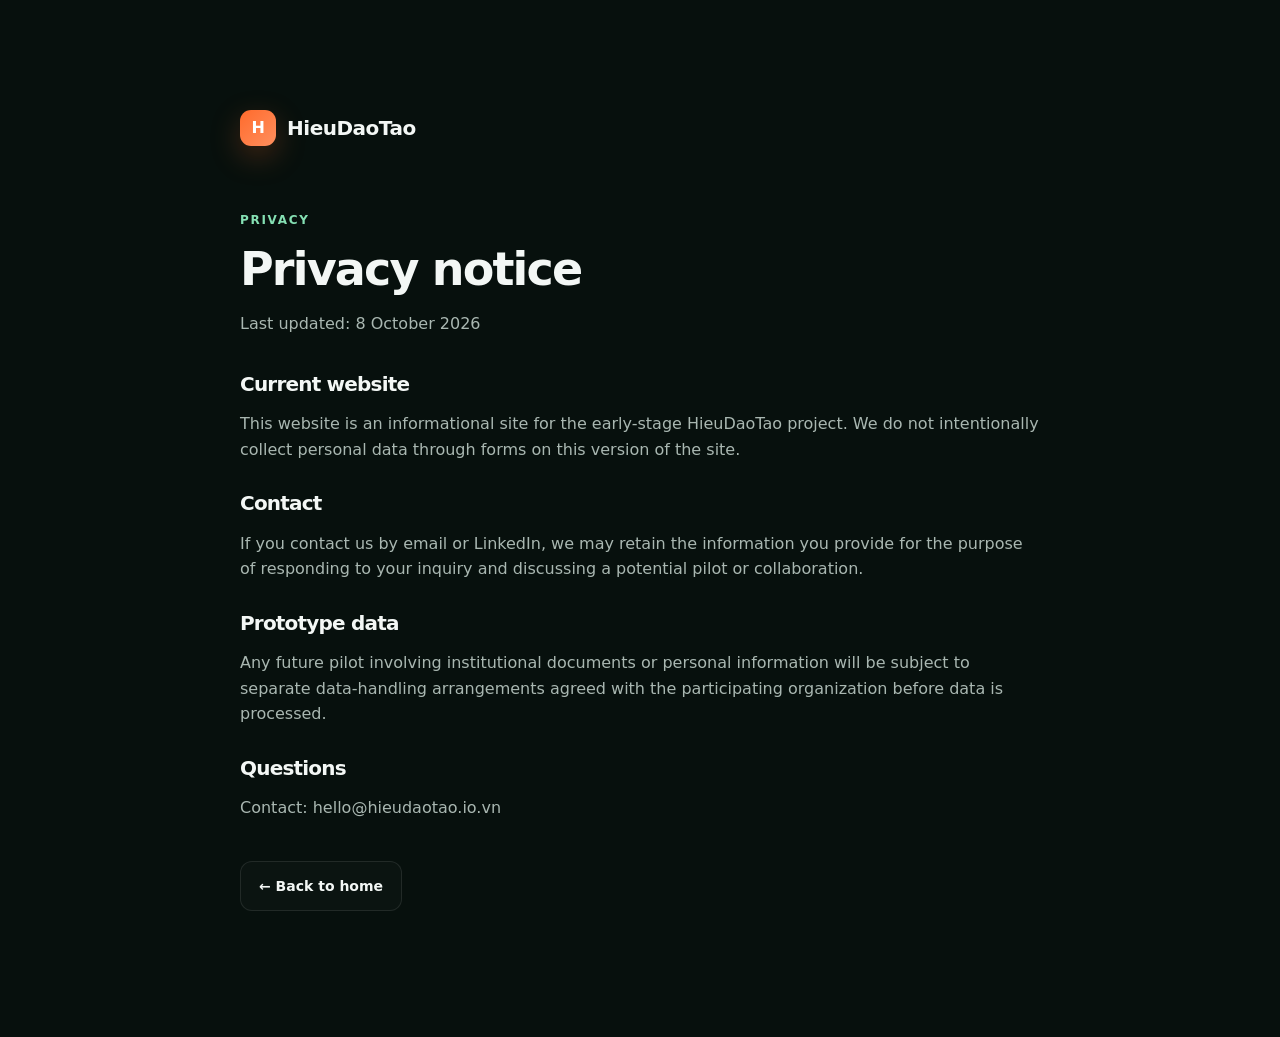
==== privacy.html @ e3865d44 "Initial commit" ====
<!DOCTYPE html><html lang="en"><head><meta charset="UTF-8"><meta name="viewport" content="width=device-width,initial-scale=1"><meta name="robots" content="index,follow"><title>Privacy — HieuDaoTao</title><link rel="stylesheet" href="styles.css"></head><body><main class="section"><div class="container" style="max-width:800px"><a class="brand" href="index.html"><span class="brand-mark">H</span><span class="brand-name">HieuDaoTao</span></a><div style="margin-top:60px"><span class="section-label">Privacy</span><h1 style="font-size:46px;margin-top:12px">Privacy notice</h1><p style="color:var(--muted)">Last updated: 8 October 2026</p><h3 style="margin-top:36px">Current website</h3><p style="color:var(--muted)">This website is an informational site for the early-stage HieuDaoTao project. We do not intentionally collect personal data through forms on this version of the site.</p><h3 style="margin-top:30px">Contact</h3><p style="color:var(--muted)">If you contact us by email or LinkedIn, we may retain the information you provide for the purpose of responding to your inquiry and discussing a potential pilot or collaboration.</p><h3 style="margin-top:30px">Prototype data</h3><p style="color:var(--muted)">Any future pilot involving institutional documents or personal information will be subject to separate data-handling arrangements agreed with the participating organization before data is processed.</p><h3 style="margin-top:30px">Questions</h3><p style="color:var(--muted)">Contact: hello@hieudaotao.io.vn</p><p style="margin-top:40px"><a class="btn btn-outline" href="index.html">← Back to home</a></p></div></div></main></body></html>
---- styles.css ----
:root {
  --bg: #07100d;
  --bg-soft: #0b1713;
  --panel: rgba(16, 32, 27, .72);
  --panel-solid: #10201b;
  --line: rgba(255,255,255,.09);
  --text: #f3f7f5;
  --muted: #a9b7b1;
  --accent: #ff6b2c;
  --accent-2: #85e0b3;
  --success: #6ed7a5;
  --font: Inter, system-ui, sans-serif;
  --display: Manrope, Inter, system-ui, sans-serif;
  --shadow: 0 30px 70px rgba(0,0,0,.35);
}
*{box-sizing:border-box}
html{scroll-behavior:smooth}
body{margin:0;background:var(--bg);color:var(--text);font-family:var(--font);line-height:1.6;overflow-x:hidden}
a{color:inherit;text-decoration:none}
button{font:inherit}
.container{width:min(1160px,calc(100% - 40px));margin:0 auto}
.section{padding:110px 0;position:relative}
.page-glow{position:fixed;border-radius:50%;filter:blur(100px);opacity:.16;pointer-events:none;z-index:-1}
.glow-one{width:520px;height:520px;background:var(--accent);right:-170px;top:40px}
.glow-two{width:600px;height:600px;background:#23b978;left:-220px;top:620px}
.site-header{position:sticky;top:0;z-index:50;background:rgba(7,16,13,.78);backdrop-filter:blur(18px);border-bottom:1px solid transparent;transition:.25s ease}
.site-header.scrolled{border-bottom-color:var(--line)}
.nav-wrap{height:78px;display:flex;align-items:center;gap:28px}
.brand{display:inline-flex;align-items:center;gap:11px;font-family:var(--display);font-weight:800;letter-spacing:-.03em}
.brand-mark{width:36px;height:36px;border-radius:11px;background:linear-gradient(135deg,var(--accent),#ff8f5e);display:grid;place-items:center;color:white;box-shadow:0 10px 30px rgba(255,107,44,.25)}
.brand-name{font-size:20px}
.nav-links{display:flex;gap:28px;margin-left:auto}
.nav-links a,.footer-links a{color:var(--muted);font-size:14px;font-weight:600;transition:.2s}
.nav-links a:hover,.footer-links a:hover{color:var(--text)}
.nav-actions{display:flex;align-items:center;gap:10px}
.lang-switch{background:transparent;border:1px solid var(--line);color:var(--muted);border-radius:10px;padding:8px 10px;cursor:pointer;font-weight:700}
.nav-toggle{display:none;background:none;border:0;width:40px;height:40px;padding:8px;margin-left:auto}
.nav-toggle span{display:block;height:2px;background:#fff;margin:5px 0;border-radius:2px}
.btn{display:inline-flex;align-items:center;justify-content:center;gap:8px;border-radius:12px;padding:13px 18px;font-weight:700;font-size:14px;border:1px solid transparent;transition:.2s ease;white-space:nowrap}
.btn:hover{transform:translateY(-2px)}
.btn-primary{background:var(--accent);color:white;box-shadow:0 10px 30px rgba(255,107,44,.2)}
.btn-outline{border-color:var(--line);background:rgba(255,255,255,.02)}
.btn-ghost{color:var(--muted)}
.btn-small{padding:10px 14px}
.hero{padding-top:90px;padding-bottom:80px}
.hero-grid{display:grid;grid-template-columns:1.06fr .94fr;gap:72px;align-items:center}
.eyebrow,.section-label{display:inline-flex;align-items:center;gap:9px;color:var(--accent-2);font-size:12px;font-weight:800;text-transform:uppercase;letter-spacing:.14em}
.dot{width:7px;height:7px;background:var(--accent-2);border-radius:50%;box-shadow:0 0 0 5px rgba(133,224,179,.1)}
h1,h2,h3{font-family:var(--display);margin:0;line-height:1.12;letter-spacing:-.04em}
h1{font-size:clamp(44px,6vw,76px);max-width:820px;margin-top:20px}
h2{font-size:clamp(34px,4.3vw,54px)}
h3{font-size:20px}
.hero-lead{font-size:19px;color:var(--muted);max-width:680px;margin:28px 0 0}
.hero-actions{display:flex;gap:12px;flex-wrap:wrap;margin-top:34px}
.trust-line{margin-top:30px;padding-top:20px;border-top:1px solid var(--line);font-size:12px;color:#7f9189}
.browser-card{border:1px solid rgba(255,255,255,.12);background:linear-gradient(180deg,rgba(20,41,34,.88),rgba(10,24,20,.96));border-radius:22px;overflow:hidden;box-shadow:var(--shadow);transform:perspective(900px) rotateY(-3deg) rotateX(1deg)}
.browser-top{height:50px;border-bottom:1px solid var(--line);display:flex;align-items:center;padding:0 16px;position:relative}
.browser-dots{display:flex;gap:6px}.browser-dots span{width:8px;height:8px;border-radius:50%;background:#50625a}.browser-dots span:first-child{background:#ff6b5e}.browser-label{font-size:11px;color:#82938c;position:absolute;left:50%;transform:translateX(-50%)}
.browser-body{min-height:470px;display:flex}.mini-sidebar{width:58px;border-right:1px solid var(--line);padding:17px 11px}.mini-logo{width:30px;height:30px;background:var(--accent);border-radius:9px;display:grid;place-items:center;font-weight:800;font-size:12px}.mini-nav{width:28px;height:28px;border-radius:8px;background:rgba(255,255,255,.04);margin-top:16px}.mini-nav.active{background:rgba(133,224,179,.12);border:1px solid rgba(133,224,179,.14)}
.workspace{padding:22px;flex:1}.workspace-head{display:flex;justify-content:space-between;font-size:13px;font-weight:700}.status{font-size:10px;background:rgba(255,107,44,.13);color:#ff9b6f;border:1px solid rgba(255,107,44,.2);padding:4px 8px;border-radius:99px}.doc-card{display:flex;align-items:center;gap:10px;margin-top:20px;padding:13px;border-radius:12px;border:1px solid var(--line);background:rgba(255,255,255,.025);font-size:11px}.file-icon{width:35px;height:39px;border-radius:7px;background:#e65252;display:grid;place-items:center;font-size:9px;font-weight:800}.doc-card small{display:block;color:#73857d;margin-top:2px}.processed{margin-left:auto;color:var(--success);font-size:10px}.question{margin-top:22px;padding:13px 15px;background:rgba(255,255,255,.05);border-radius:12px;font-size:12px;margin-left:35px}.answer-card{margin-top:10px;padding:15px;border:1px solid rgba(133,224,179,.16);background:rgba(133,224,179,.05);border-radius:12px;font-size:11px}.ai-chip{color:var(--accent-2);font-weight:800;text-transform:uppercase;letter-spacing:.08em;font-size:8px}.answer-card p{color:#bec9c4}.sources{display:flex;gap:6px}.sources span{font-size:9px;border:1px solid var(--line);padding:3px 6px;border-radius:6px;color:#8ea198}.warning{margin-top:12px;color:#7f9189;font-size:9px}
.signal-strip{border-top:1px solid var(--line);border-bottom:1px solid var(--line);background:rgba(255,255,255,.018)}
.signal-grid{display:grid;grid-template-columns:repeat(4,1fr)}.signal-grid>div{padding:27px 22px;border-right:1px solid var(--line)}.signal-grid>div:first-child{padding-left:0}.signal-grid>div:last-child{border-right:0}.signal-kicker{display:block;color:#73857d;font-size:10px;text-transform:uppercase;letter-spacing:.12em;margin-bottom:5px}.signal-grid strong{font-size:13px}
.split-grid{display:grid;grid-template-columns:1fr 1fr;gap:80px}.section-heading h2{margin-top:14px}.section-heading p{max-width:720px;color:var(--muted);font-size:17px;margin:18px 0 0}.centered{text-align:center;max-width:800px;margin:0 auto}.centered p{margin-left:auto;margin-right:auto}
.problem-list{border-top:1px solid var(--line)}.problem-item{display:grid;grid-template-columns:48px 1fr;gap:16px;padding:24px 0;border-bottom:1px solid var(--line)}.problem-item>span{font-size:11px;color:var(--accent)}.problem-item h3{font-size:18px;margin-bottom:7px}.problem-item p{margin:0;color:var(--muted);font-size:14px}
.feature-grid{display:grid;grid-template-columns:repeat(2,1fr);gap:16px;margin-top:48px}.feature-card{position:relative;background:var(--panel);border:1px solid var(--line);border-radius:20px;padding:28px;min-height:250px;overflow:hidden}.feature-card:after{content:"";position:absolute;width:160px;height:160px;background:radial-gradient(circle,rgba(255,107,44,.12),transparent 70%);right:-50px;top:-50px}.feature-icon{width:40px;height:40px;border-radius:12px;background:rgba(255,107,44,.12);color:#ff9a6d;display:grid;place-items:center;font-size:11px;font-weight:800;margin-bottom:45px}.feature-card p,.usecase-card p,.principle p,.about-copy p{color:var(--muted);font-size:14px}.feature-tag{display:inline-block;margin-top:12px;padding:5px 8px;border-radius:999px;border:1px solid var(--line);font-size:9px;text-transform:uppercase;letter-spacing:.08em;color:#82958c}
.usecase-section{background:rgba(255,255,255,.012);border-top:1px solid var(--line);border-bottom:1px solid var(--line)}.usecase-grid{display:grid;grid-template-columns:repeat(3,1fr);gap:16px;margin-top:44px}.usecase-card{padding:30px;border:1px solid var(--line);border-radius:18px;background:rgba(9,21,17,.7)}.usecase-number{font-family:var(--display);font-size:42px;font-weight:800;color:rgba(255,107,44,.32);margin-bottom:30px}.usecase-card h3{font-size:18px}
.architecture-grid{display:grid;grid-template-columns:.9fr 1.1fr;gap:70px;align-items:center}.architecture-card{border:1px solid var(--line);background:linear-gradient(180deg,rgba(17,35,29,.8),rgba(10,23,19,.9));border-radius:22px;padding:30px;box-shadow:var(--shadow)}.arch-row{display:flex;gap:12px;align-items:center}.arch-row>span{color:#60756b}.arch-node{flex:1;border:1px solid var(--line);border-radius:12px;padding:16px;text-align:center;font-size:12px;background:rgba(255,255,255,.025)}.arch-node.emphasis{border-color:rgba(255,107,44,.3);background:rgba(255,107,44,.08);color:#ffb08d}.arch-connector{text-align:center;color:#60756b;padding:8px}.arch-note{font-size:10px;color:#70847b;text-align:center;margin-top:18px}
.principles-grid{display:grid;grid-template-columns:repeat(4,1fr);gap:16px;margin-top:44px}.principle{border-top:1px solid var(--line);padding-top:22px}.principle-icon{font-size:22px;color:var(--accent-2);margin-bottom:34px}.principle h3{font-size:17px}
.about-section{background:rgba(255,255,255,.012);border-top:1px solid var(--line)}.about-grid{display:grid;grid-template-columns:1fr 1fr;gap:80px}.about-copy>p:first-child{margin-top:0}.founder-card{display:flex;align-items:center;gap:13px;margin-top:28px;padding:15px;border:1px solid var(--line);border-radius:15px}.avatar{width:44px;height:44px;border-radius:50%;display:grid;place-items:center;background:linear-gradient(135deg,#173f31,#275747);font-weight:800}.founder-card strong,.founder-card span{display:block}.founder-card span{font-size:11px;color:var(--muted)}.founder-card a{margin-left:auto;color:var(--accent-2);font-size:12px;font-weight:700}
.contact-section{padding-top:80px}.contact-card{padding:44px;border-radius:24px;border:1px solid rgba(255,107,44,.2);background:linear-gradient(135deg,rgba(255,107,44,.09),rgba(18,59,45,.25));display:grid;grid-template-columns:1.3fr .7fr;gap:40px;align-items:center}.contact-card h2{font-size:clamp(30px,4vw,48px);margin-top:12px}.contact-card p{color:var(--muted);max-width:700px}.contact-actions{display:flex;flex-direction:column;align-items:stretch;gap:10px}
.footer{border-top:1px solid var(--line);padding:38px 0 50px}.footer-grid{display:grid;grid-template-columns:1fr auto;gap:20px}.footer p{color:#74867e;font-size:12px;margin:10px 0 0}.footer-links{display:flex;gap:20px;align-items:flex-start}.footer-note{grid-column:1/-1;border-top:1px solid var(--line);padding-top:18px!important}
.reveal{opacity:0;transform:translateY(18px);transition:opacity .6s ease,transform .6s ease}.reveal.visible{opacity:1;transform:none}
@media (max-width:900px){.nav-links,.nav-actions .btn{display:none}.nav-toggle{display:block}.nav-actions{margin-left:0}.nav-wrap{gap:10px}.nav-links.mobile-open{display:flex;position:absolute;top:78px;left:20px;right:20px;flex-direction:column;background:#0c1a15;border:1px solid var(--line);border-radius:16px;padding:18px;box-shadow:var(--shadow)}.hero-grid,.split-grid,.architecture-grid,.about-grid,.contact-card{grid-template-columns:1fr}.hero{padding-top:55px}.hero-grid{gap:50px}.browser-card{transform:none;max-width:620px}.signal-grid{grid-template-columns:repeat(2,1fr)}.signal-grid>div{border-bottom:1px solid var(--line)}.feature-grid{grid-template-columns:1fr}.usecase-grid{grid-template-columns:1fr}.principles-grid{grid-template-columns:repeat(2,1fr)}.section{padding:80px 0}}
@media (max-width:560px){.container{width:min(100% - 28px,1160px)}h1{font-size:42px}.hero-lead{font-size:16px}.browser-body{min-height:400px}.mini-sidebar{display:none}.workspace{padding:16px}.signal-grid{grid-template-columns:1fr}.signal-grid>div{border-right:0;padding-left:0}.principles-grid{grid-template-columns:1fr}.contact-card{padding:28px 22px}.footer-grid{grid-template-columns:1fr}.footer-links{flex-wrap:wrap}.nav-actions{margin-left:auto}.section{padding:68px 0}}
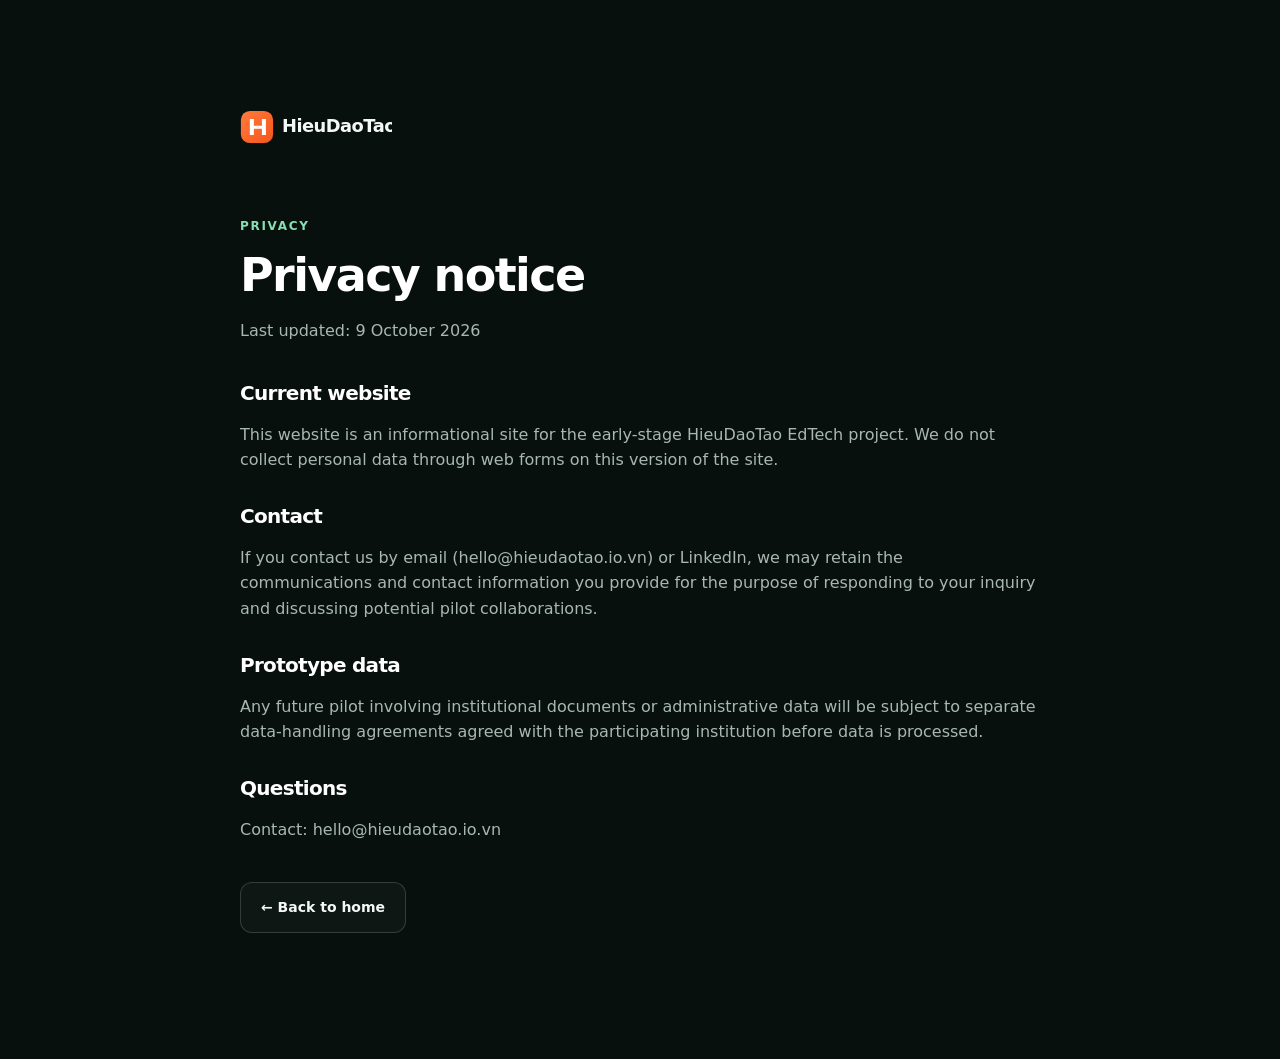
==== commit b55bb45b: "feat: strengthen HieuDaoTao product narrative and prototype experience" ====
--- a/privacy.html
+++ b/privacy.html
@@ -1 +1,41 @@
-<!DOCTYPE html><html lang="en"><head><meta charset="UTF-8"><meta name="viewport" content="width=device-width,initial-scale=1"><meta name="robots" content="index,follow"><title>Privacy — HieuDaoTao</title><link rel="stylesheet" href="styles.css"></head><body><main class="section"><div class="container" style="max-width:800px"><a class="brand" href="index.html"><span class="brand-mark">H</span><span class="brand-name">HieuDaoTao</span></a><div style="margin-top:60px"><span class="section-label">Privacy</span><h1 style="font-size:46px;margin-top:12px">Privacy notice</h1><p style="color:var(--muted)">Last updated: 8 October 2026</p><h3 style="margin-top:36px">Current website</h3><p style="color:var(--muted)">This website is an informational site for the early-stage HieuDaoTao project. We do not intentionally collect personal data through forms on this version of the site.</p><h3 style="margin-top:30px">Contact</h3><p style="color:var(--muted)">If you contact us by email or LinkedIn, we may retain the information you provide for the purpose of responding to your inquiry and discussing a potential pilot or collaboration.</p><h3 style="margin-top:30px">Prototype data</h3><p style="color:var(--muted)">Any future pilot involving institutional documents or personal information will be subject to separate data-handling arrangements agreed with the participating organization before data is processed.</p><h3 style="margin-top:30px">Questions</h3><p style="color:var(--muted)">Contact: hello@hieudaotao.io.vn</p><p style="margin-top:40px"><a class="btn btn-outline" href="index.html">← Back to home</a></p></div></div></main></body></html>
+<!DOCTYPE html>
+<html lang="en">
+<head>
+  <meta charset="UTF-8" />
+  <meta name="viewport" content="width=device-width,initial-scale=1" />
+  <meta name="robots" content="index,follow" />
+  <link rel="icon" type="image/svg+xml" href="assets/brand/favicon.svg" />
+  <title>Privacy — HieuDaoTao</title>
+  <link rel="stylesheet" href="styles.css" />
+</head>
+<body>
+  <main class="section">
+    <div class="container" style="max-width:800px">
+      <a class="brand" href="index.html" aria-label="HieuDaoTao home">
+        <img src="assets/brand/logo.svg" alt="HieuDaoTao" width="160" height="36" class="brand-img" />
+      </a>
+      <div style="margin-top:60px">
+        <span class="section-label">Privacy</span>
+        <h1 style="font-size:46px;margin-top:12px">Privacy notice</h1>
+        <p style="color:var(--muted)">Last updated: 9 October 2026</p>
+
+        <h3 style="margin-top:36px">Current website</h3>
+        <p style="color:var(--muted)">This website is an informational site for the early-stage HieuDaoTao EdTech project. We do not collect personal data through web forms on this version of the site.</p>
+
+        <h3 style="margin-top:30px">Contact</h3>
+        <p style="color:var(--muted)">If you contact us by email (hello@hieudaotao.io.vn) or LinkedIn, we may retain the communications and contact information you provide for the purpose of responding to your inquiry and discussing potential pilot collaborations.</p>
+
+        <h3 style="margin-top:30px">Prototype data</h3>
+        <p style="color:var(--muted)">Any future pilot involving institutional documents or administrative data will be subject to separate data-handling agreements agreed with the participating institution before data is processed.</p>
+
+        <h3 style="margin-top:30px">Questions</h3>
+        <p style="color:var(--muted)">Contact: hello@hieudaotao.io.vn</p>
+
+        <p style="margin-top:40px">
+          <a class="btn btn-outline" href="index.html">← Back to home</a>
+        </p>
+      </div>
+    </div>
+  </main>
+</body>
+</html>
--- a/styles.css
+++ b/styles.css
@@ -1,74 +1,1545 @@
 :root {
   --bg: #07100d;
   --bg-soft: #0b1713;
-  --panel: rgba(16, 32, 27, .72);
+  --panel: rgba(16, 32, 27, 0.72);
   --panel-solid: #10201b;
-  --line: rgba(255,255,255,.09);
+  --panel-elevated: rgba(22, 45, 38, 0.85);
+  --line: rgba(255, 255, 255, 0.09);
+  --line-strong: rgba(255, 255, 255, 0.16);
   --text: #f3f7f5;
+  --text-bright: #ffffff;
   --muted: #a9b7b1;
+  --muted-dim: #7f9189;
   --accent: #ff6b2c;
+  --accent-hover: #ff7f45;
   --accent-2: #85e0b3;
+  --accent-glow: rgba(255, 107, 44, 0.22);
   --success: #6ed7a5;
-  --font: Inter, system-ui, sans-serif;
+  --warning: #ffb356;
+  --font: Inter, system-ui, -apple-system, sans-serif;
   --display: Manrope, Inter, system-ui, sans-serif;
-  --shadow: 0 30px 70px rgba(0,0,0,.35);
-}
-*{box-sizing:border-box}
-html{scroll-behavior:smooth}
-body{margin:0;background:var(--bg);color:var(--text);font-family:var(--font);line-height:1.6;overflow-x:hidden}
-a{color:inherit;text-decoration:none}
-button{font:inherit}
-.container{width:min(1160px,calc(100% - 40px));margin:0 auto}
-.section{padding:110px 0;position:relative}
-.page-glow{position:fixed;border-radius:50%;filter:blur(100px);opacity:.16;pointer-events:none;z-index:-1}
-.glow-one{width:520px;height:520px;background:var(--accent);right:-170px;top:40px}
-.glow-two{width:600px;height:600px;background:#23b978;left:-220px;top:620px}
-.site-header{position:sticky;top:0;z-index:50;background:rgba(7,16,13,.78);backdrop-filter:blur(18px);border-bottom:1px solid transparent;transition:.25s ease}
-.site-header.scrolled{border-bottom-color:var(--line)}
-.nav-wrap{height:78px;display:flex;align-items:center;gap:28px}
-.brand{display:inline-flex;align-items:center;gap:11px;font-family:var(--display);font-weight:800;letter-spacing:-.03em}
-.brand-mark{width:36px;height:36px;border-radius:11px;background:linear-gradient(135deg,var(--accent),#ff8f5e);display:grid;place-items:center;color:white;box-shadow:0 10px 30px rgba(255,107,44,.25)}
-.brand-name{font-size:20px}
-.nav-links{display:flex;gap:28px;margin-left:auto}
-.nav-links a,.footer-links a{color:var(--muted);font-size:14px;font-weight:600;transition:.2s}
-.nav-links a:hover,.footer-links a:hover{color:var(--text)}
-.nav-actions{display:flex;align-items:center;gap:10px}
-.lang-switch{background:transparent;border:1px solid var(--line);color:var(--muted);border-radius:10px;padding:8px 10px;cursor:pointer;font-weight:700}
-.nav-toggle{display:none;background:none;border:0;width:40px;height:40px;padding:8px;margin-left:auto}
-.nav-toggle span{display:block;height:2px;background:#fff;margin:5px 0;border-radius:2px}
-.btn{display:inline-flex;align-items:center;justify-content:center;gap:8px;border-radius:12px;padding:13px 18px;font-weight:700;font-size:14px;border:1px solid transparent;transition:.2s ease;white-space:nowrap}
-.btn:hover{transform:translateY(-2px)}
-.btn-primary{background:var(--accent);color:white;box-shadow:0 10px 30px rgba(255,107,44,.2)}
-.btn-outline{border-color:var(--line);background:rgba(255,255,255,.02)}
-.btn-ghost{color:var(--muted)}
-.btn-small{padding:10px 14px}
-.hero{padding-top:90px;padding-bottom:80px}
-.hero-grid{display:grid;grid-template-columns:1.06fr .94fr;gap:72px;align-items:center}
-.eyebrow,.section-label{display:inline-flex;align-items:center;gap:9px;color:var(--accent-2);font-size:12px;font-weight:800;text-transform:uppercase;letter-spacing:.14em}
-.dot{width:7px;height:7px;background:var(--accent-2);border-radius:50%;box-shadow:0 0 0 5px rgba(133,224,179,.1)}
-h1,h2,h3{font-family:var(--display);margin:0;line-height:1.12;letter-spacing:-.04em}
-h1{font-size:clamp(44px,6vw,76px);max-width:820px;margin-top:20px}
-h2{font-size:clamp(34px,4.3vw,54px)}
-h3{font-size:20px}
-.hero-lead{font-size:19px;color:var(--muted);max-width:680px;margin:28px 0 0}
-.hero-actions{display:flex;gap:12px;flex-wrap:wrap;margin-top:34px}
-.trust-line{margin-top:30px;padding-top:20px;border-top:1px solid var(--line);font-size:12px;color:#7f9189}
-.browser-card{border:1px solid rgba(255,255,255,.12);background:linear-gradient(180deg,rgba(20,41,34,.88),rgba(10,24,20,.96));border-radius:22px;overflow:hidden;box-shadow:var(--shadow);transform:perspective(900px) rotateY(-3deg) rotateX(1deg)}
-.browser-top{height:50px;border-bottom:1px solid var(--line);display:flex;align-items:center;padding:0 16px;position:relative}
-.browser-dots{display:flex;gap:6px}.browser-dots span{width:8px;height:8px;border-radius:50%;background:#50625a}.browser-dots span:first-child{background:#ff6b5e}.browser-label{font-size:11px;color:#82938c;position:absolute;left:50%;transform:translateX(-50%)}
-.browser-body{min-height:470px;display:flex}.mini-sidebar{width:58px;border-right:1px solid var(--line);padding:17px 11px}.mini-logo{width:30px;height:30px;background:var(--accent);border-radius:9px;display:grid;place-items:center;font-weight:800;font-size:12px}.mini-nav{width:28px;height:28px;border-radius:8px;background:rgba(255,255,255,.04);margin-top:16px}.mini-nav.active{background:rgba(133,224,179,.12);border:1px solid rgba(133,224,179,.14)}
-.workspace{padding:22px;flex:1}.workspace-head{display:flex;justify-content:space-between;font-size:13px;font-weight:700}.status{font-size:10px;background:rgba(255,107,44,.13);color:#ff9b6f;border:1px solid rgba(255,107,44,.2);padding:4px 8px;border-radius:99px}.doc-card{display:flex;align-items:center;gap:10px;margin-top:20px;padding:13px;border-radius:12px;border:1px solid var(--line);background:rgba(255,255,255,.025);font-size:11px}.file-icon{width:35px;height:39px;border-radius:7px;background:#e65252;display:grid;place-items:center;font-size:9px;font-weight:800}.doc-card small{display:block;color:#73857d;margin-top:2px}.processed{margin-left:auto;color:var(--success);font-size:10px}.question{margin-top:22px;padding:13px 15px;background:rgba(255,255,255,.05);border-radius:12px;font-size:12px;margin-left:35px}.answer-card{margin-top:10px;padding:15px;border:1px solid rgba(133,224,179,.16);background:rgba(133,224,179,.05);border-radius:12px;font-size:11px}.ai-chip{color:var(--accent-2);font-weight:800;text-transform:uppercase;letter-spacing:.08em;font-size:8px}.answer-card p{color:#bec9c4}.sources{display:flex;gap:6px}.sources span{font-size:9px;border:1px solid var(--line);padding:3px 6px;border-radius:6px;color:#8ea198}.warning{margin-top:12px;color:#7f9189;font-size:9px}
-.signal-strip{border-top:1px solid var(--line);border-bottom:1px solid var(--line);background:rgba(255,255,255,.018)}
-.signal-grid{display:grid;grid-template-columns:repeat(4,1fr)}.signal-grid>div{padding:27px 22px;border-right:1px solid var(--line)}.signal-grid>div:first-child{padding-left:0}.signal-grid>div:last-child{border-right:0}.signal-kicker{display:block;color:#73857d;font-size:10px;text-transform:uppercase;letter-spacing:.12em;margin-bottom:5px}.signal-grid strong{font-size:13px}
-.split-grid{display:grid;grid-template-columns:1fr 1fr;gap:80px}.section-heading h2{margin-top:14px}.section-heading p{max-width:720px;color:var(--muted);font-size:17px;margin:18px 0 0}.centered{text-align:center;max-width:800px;margin:0 auto}.centered p{margin-left:auto;margin-right:auto}
-.problem-list{border-top:1px solid var(--line)}.problem-item{display:grid;grid-template-columns:48px 1fr;gap:16px;padding:24px 0;border-bottom:1px solid var(--line)}.problem-item>span{font-size:11px;color:var(--accent)}.problem-item h3{font-size:18px;margin-bottom:7px}.problem-item p{margin:0;color:var(--muted);font-size:14px}
-.feature-grid{display:grid;grid-template-columns:repeat(2,1fr);gap:16px;margin-top:48px}.feature-card{position:relative;background:var(--panel);border:1px solid var(--line);border-radius:20px;padding:28px;min-height:250px;overflow:hidden}.feature-card:after{content:"";position:absolute;width:160px;height:160px;background:radial-gradient(circle,rgba(255,107,44,.12),transparent 70%);right:-50px;top:-50px}.feature-icon{width:40px;height:40px;border-radius:12px;background:rgba(255,107,44,.12);color:#ff9a6d;display:grid;place-items:center;font-size:11px;font-weight:800;margin-bottom:45px}.feature-card p,.usecase-card p,.principle p,.about-copy p{color:var(--muted);font-size:14px}.feature-tag{display:inline-block;margin-top:12px;padding:5px 8px;border-radius:999px;border:1px solid var(--line);font-size:9px;text-transform:uppercase;letter-spacing:.08em;color:#82958c}
-.usecase-section{background:rgba(255,255,255,.012);border-top:1px solid var(--line);border-bottom:1px solid var(--line)}.usecase-grid{display:grid;grid-template-columns:repeat(3,1fr);gap:16px;margin-top:44px}.usecase-card{padding:30px;border:1px solid var(--line);border-radius:18px;background:rgba(9,21,17,.7)}.usecase-number{font-family:var(--display);font-size:42px;font-weight:800;color:rgba(255,107,44,.32);margin-bottom:30px}.usecase-card h3{font-size:18px}
-.architecture-grid{display:grid;grid-template-columns:.9fr 1.1fr;gap:70px;align-items:center}.architecture-card{border:1px solid var(--line);background:linear-gradient(180deg,rgba(17,35,29,.8),rgba(10,23,19,.9));border-radius:22px;padding:30px;box-shadow:var(--shadow)}.arch-row{display:flex;gap:12px;align-items:center}.arch-row>span{color:#60756b}.arch-node{flex:1;border:1px solid var(--line);border-radius:12px;padding:16px;text-align:center;font-size:12px;background:rgba(255,255,255,.025)}.arch-node.emphasis{border-color:rgba(255,107,44,.3);background:rgba(255,107,44,.08);color:#ffb08d}.arch-connector{text-align:center;color:#60756b;padding:8px}.arch-note{font-size:10px;color:#70847b;text-align:center;margin-top:18px}
-.principles-grid{display:grid;grid-template-columns:repeat(4,1fr);gap:16px;margin-top:44px}.principle{border-top:1px solid var(--line);padding-top:22px}.principle-icon{font-size:22px;color:var(--accent-2);margin-bottom:34px}.principle h3{font-size:17px}
-.about-section{background:rgba(255,255,255,.012);border-top:1px solid var(--line)}.about-grid{display:grid;grid-template-columns:1fr 1fr;gap:80px}.about-copy>p:first-child{margin-top:0}.founder-card{display:flex;align-items:center;gap:13px;margin-top:28px;padding:15px;border:1px solid var(--line);border-radius:15px}.avatar{width:44px;height:44px;border-radius:50%;display:grid;place-items:center;background:linear-gradient(135deg,#173f31,#275747);font-weight:800}.founder-card strong,.founder-card span{display:block}.founder-card span{font-size:11px;color:var(--muted)}.founder-card a{margin-left:auto;color:var(--accent-2);font-size:12px;font-weight:700}
-.contact-section{padding-top:80px}.contact-card{padding:44px;border-radius:24px;border:1px solid rgba(255,107,44,.2);background:linear-gradient(135deg,rgba(255,107,44,.09),rgba(18,59,45,.25));display:grid;grid-template-columns:1.3fr .7fr;gap:40px;align-items:center}.contact-card h2{font-size:clamp(30px,4vw,48px);margin-top:12px}.contact-card p{color:var(--muted);max-width:700px}.contact-actions{display:flex;flex-direction:column;align-items:stretch;gap:10px}
-.footer{border-top:1px solid var(--line);padding:38px 0 50px}.footer-grid{display:grid;grid-template-columns:1fr auto;gap:20px}.footer p{color:#74867e;font-size:12px;margin:10px 0 0}.footer-links{display:flex;gap:20px;align-items:flex-start}.footer-note{grid-column:1/-1;border-top:1px solid var(--line);padding-top:18px!important}
-.reveal{opacity:0;transform:translateY(18px);transition:opacity .6s ease,transform .6s ease}.reveal.visible{opacity:1;transform:none}
-@media (max-width:900px){.nav-links,.nav-actions .btn{display:none}.nav-toggle{display:block}.nav-actions{margin-left:0}.nav-wrap{gap:10px}.nav-links.mobile-open{display:flex;position:absolute;top:78px;left:20px;right:20px;flex-direction:column;background:#0c1a15;border:1px solid var(--line);border-radius:16px;padding:18px;box-shadow:var(--shadow)}.hero-grid,.split-grid,.architecture-grid,.about-grid,.contact-card{grid-template-columns:1fr}.hero{padding-top:55px}.hero-grid{gap:50px}.browser-card{transform:none;max-width:620px}.signal-grid{grid-template-columns:repeat(2,1fr)}.signal-grid>div{border-bottom:1px solid var(--line)}.feature-grid{grid-template-columns:1fr}.usecase-grid{grid-template-columns:1fr}.principles-grid{grid-template-columns:repeat(2,1fr)}.section{padding:80px 0}}
-@media (max-width:560px){.container{width:min(100% - 28px,1160px)}h1{font-size:42px}.hero-lead{font-size:16px}.browser-body{min-height:400px}.mini-sidebar{display:none}.workspace{padding:16px}.signal-grid{grid-template-columns:1fr}.signal-grid>div{border-right:0;padding-left:0}.principles-grid{grid-template-columns:1fr}.contact-card{padding:28px 22px}.footer-grid{grid-template-columns:1fr}.footer-links{flex-wrap:wrap}.nav-actions{margin-left:auto}.section{padding:68px 0}}
+  --shadow: 0 30px 70px rgba(0, 0, 0, 0.45);
+  --shadow-sm: 0 10px 30px rgba(0, 0, 0, 0.25);
+}
+
+* {
+  box-sizing: border-box;
+}
+
+html {
+  scroll-behavior: smooth;
+}
+
+body {
+  margin: 0;
+  background: var(--bg);
+  color: var(--text);
+  font-family: var(--font);
+  line-height: 1.6;
+  overflow-x: hidden;
+  -webkit-font-smoothing: antialiased;
+}
+
+a {
+  color: inherit;
+  text-decoration: none;
+}
+
+button {
+  font: inherit;
+}
+
+:focus-visible {
+  outline: 2px solid var(--accent);
+  outline-offset: 3px;
+}
+
+.container {
+  width: min(1180px, calc(100% - 44px));
+  margin: 0 auto;
+}
+
+.section {
+  padding: 110px 0;
+  position: relative;
+}
+
+.page-glow {
+  position: fixed;
+  border-radius: 50%;
+  filter: blur(110px);
+  opacity: 0.16;
+  pointer-events: none;
+  z-index: -1;
+}
+
+.glow-one {
+  width: 540px;
+  height: 540px;
+  background: var(--accent);
+  right: -180px;
+  top: 40px;
+}
+
+.glow-two {
+  width: 620px;
+  height: 620px;
+  background: #23b978;
+  left: -220px;
+  top: 640px;
+}
+
+/* Header */
+.site-header {
+  position: sticky;
+  top: 0;
+  z-index: 60;
+  background: rgba(7, 16, 13, 0.82);
+  backdrop-filter: blur(20px);
+  border-bottom: 1px solid transparent;
+  transition: border-color 0.25s ease, background 0.25s ease;
+}
+
+.site-header.scrolled {
+  border-bottom-color: var(--line);
+  background: rgba(7, 16, 13, 0.94);
+}
+
+.nav-wrap {
+  height: 76px;
+  display: flex;
+  align-items: center;
+  gap: 24px;
+}
+
+.brand {
+  display: inline-flex;
+  align-items: center;
+  gap: 12px;
+  font-family: var(--display);
+  font-weight: 800;
+  letter-spacing: -0.03em;
+  transition: opacity 0.2s ease;
+}
+
+.brand:hover {
+  opacity: 0.9;
+}
+
+.brand-img {
+  display: block;
+  height: 34px;
+  width: auto;
+}
+
+.nav-links {
+  display: flex;
+  gap: 24px;
+  margin-left: auto;
+}
+
+.nav-links a {
+  color: var(--muted);
+  font-size: 14px;
+  font-weight: 600;
+  transition: color 0.2s ease;
+}
+
+.nav-links a:hover {
+  color: var(--text-bright);
+}
+
+.nav-actions {
+  display: flex;
+  align-items: center;
+  gap: 10px;
+}
+
+.lang-switch {
+  background: rgba(255, 255, 255, 0.03);
+  border: 1px solid var(--line);
+  color: var(--muted);
+  border-radius: 10px;
+  padding: 8px 12px;
+  cursor: pointer;
+  font-weight: 700;
+  font-size: 13px;
+  transition: all 0.2s ease;
+}
+
+.lang-switch:hover {
+  color: var(--text);
+  border-color: var(--accent-2);
+  background: rgba(133, 224, 179, 0.08);
+}
+
+.nav-toggle {
+  display: none;
+  background: none;
+  border: 0;
+  width: 40px;
+  height: 40px;
+  padding: 8px;
+  margin-left: auto;
+  cursor: pointer;
+}
+
+.nav-toggle span {
+  display: block;
+  height: 2px;
+  background: #fff;
+  margin: 5px 0;
+  border-radius: 2px;
+  transition: transform 0.2s ease;
+}
+
+/* Buttons */
+.btn {
+  display: inline-flex;
+  align-items: center;
+  justify-content: center;
+  gap: 8px;
+  border-radius: 12px;
+  padding: 13px 20px;
+  font-weight: 700;
+  font-size: 14px;
+  border: 1px solid transparent;
+  transition: transform 0.2s ease, background 0.2s ease, border-color 0.2s ease, box-shadow 0.2s ease;
+  white-space: nowrap;
+  cursor: pointer;
+}
+
+.btn:hover {
+  transform: translateY(-2px);
+}
+
+.btn-primary {
+  background: var(--accent);
+  color: white;
+  box-shadow: 0 10px 28px rgba(255, 107, 44, 0.24);
+}
+
+.btn-primary:hover {
+  background: var(--accent-hover);
+  box-shadow: 0 12px 34px rgba(255, 107, 44, 0.35);
+}
+
+.btn-outline {
+  border-color: var(--line-strong);
+  background: rgba(255, 255, 255, 0.03);
+  color: var(--text);
+}
+
+.btn-outline:hover {
+  background: rgba(255, 255, 255, 0.07);
+  border-color: rgba(255, 255, 255, 0.3);
+}
+
+.btn-ghost {
+  color: var(--muted);
+  background: transparent;
+}
+
+.btn-ghost:hover {
+  color: var(--text-bright);
+}
+
+.btn-small {
+  padding: 9px 14px;
+  font-size: 13px;
+}
+
+/* Typography & Headings */
+h1, h2, h3, h4 {
+  font-family: var(--display);
+  margin: 0;
+  line-height: 1.15;
+  letter-spacing: -0.035em;
+  color: var(--text-bright);
+}
+
+h1 {
+  font-size: clamp(42px, 5.5vw, 70px);
+  max-width: 860px;
+  margin-top: 18px;
+}
+
+h2 {
+  font-size: clamp(32px, 4vw, 50px);
+  margin-top: 14px;
+}
+
+h3 {
+  font-size: 20px;
+  line-height: 1.3;
+}
+
+h4 {
+  font-size: 16px;
+  font-weight: 700;
+}
+
+.eyebrow, .section-label {
+  display: inline-flex;
+  align-items: center;
+  gap: 9px;
+  color: var(--accent-2);
+  font-size: 12px;
+  font-weight: 800;
+  text-transform: uppercase;
+  letter-spacing: 0.14em;
+}
+
+.dot {
+  width: 7px;
+  height: 7px;
+  background: var(--accent-2);
+  border-radius: 50%;
+  box-shadow: 0 0 0 5px rgba(133, 224, 179, 0.12);
+}
+
+.section-heading {
+  margin-bottom: 48px;
+}
+
+.section-heading p {
+  max-width: 740px;
+  color: var(--muted);
+  font-size: 17px;
+  margin: 16px 0 0;
+  line-height: 1.65;
+}
+
+.centered {
+  text-align: center;
+  max-width: 820px;
+  margin: 0 auto 52px;
+}
+
+.centered p {
+  margin-left: auto;
+  margin-right: auto;
+}
+
+/* Hero Section */
+.hero {
+  padding-top: 80px;
+  padding-bottom: 70px;
+}
+
+.hero-grid {
+  display: grid;
+  grid-template-columns: 1.1fr 0.9fr;
+  gap: 60px;
+  align-items: center;
+}
+
+.hero-lead {
+  font-size: 19px;
+  color: var(--muted);
+  max-width: 660px;
+  margin: 24px 0 0;
+  line-height: 1.65;
+}
+
+.hero-pipeline-strip {
+  display: flex;
+  align-items: center;
+  flex-wrap: wrap;
+  gap: 8px;
+  margin-top: 28px;
+  padding: 12px 16px;
+  border-radius: 12px;
+  background: rgba(255, 255, 255, 0.025);
+  border: 1px solid var(--line);
+  font-size: 12px;
+  color: var(--accent-2);
+  font-weight: 600;
+}
+
+.hero-pipeline-strip .pipe-item {
+  color: var(--text);
+}
+
+.hero-pipeline-strip .pipe-arrow {
+  color: var(--muted-dim);
+}
+
+.hero-actions {
+  display: flex;
+  gap: 12px;
+  flex-wrap: wrap;
+  margin-top: 32px;
+}
+
+.trust-line {
+  margin-top: 28px;
+  padding-top: 20px;
+  border-top: 1px solid var(--line);
+  font-size: 12px;
+  color: var(--muted-dim);
+}
+
+/* Browser Mockup Card */
+.browser-card {
+  border: 1px solid rgba(255, 255, 255, 0.12);
+  background: linear-gradient(180deg, rgba(20, 41, 34, 0.9), rgba(10, 24, 20, 0.97));
+  border-radius: 22px;
+  overflow: hidden;
+  box-shadow: var(--shadow);
+  transform: perspective(900px) rotateY(-2.5deg) rotateX(1deg);
+  transition: transform 0.3s ease;
+}
+
+.browser-card:hover {
+  transform: perspective(900px) rotateY(-1deg) rotateX(0deg);
+}
+
+.browser-top {
+  height: 48px;
+  border-bottom: 1px solid var(--line);
+  display: flex;
+  align-items: center;
+  padding: 0 16px;
+  position: relative;
+  background: rgba(0, 0, 0, 0.2);
+}
+
+.browser-dots {
+  display: flex;
+  gap: 6px;
+}
+
+.browser-dots span {
+  width: 8px;
+  height: 8px;
+  border-radius: 50%;
+  background: #50625a;
+}
+
+.browser-dots span:first-child {
+  background: #ff6b5e;
+}
+
+.browser-label {
+  font-size: 11px;
+  color: #82938c;
+  position: absolute;
+  left: 50%;
+  transform: translateX(-50%);
+  font-weight: 600;
+}
+
+.browser-body {
+  min-height: 470px;
+  display: flex;
+}
+
+.mini-sidebar {
+  width: 56px;
+  border-right: 1px solid var(--line);
+  padding: 16px 10px;
+  display: flex;
+  flex-direction: column;
+  align-items: center;
+}
+
+.mini-logo {
+  width: 30px;
+  height: 30px;
+  background: linear-gradient(135deg, var(--accent), #ff8f5e);
+  border-radius: 9px;
+  display: grid;
+  place-items: center;
+  font-weight: 800;
+  font-size: 13px;
+  color: white;
+}
+
+.mini-nav {
+  width: 28px;
+  height: 28px;
+  border-radius: 8px;
+  background: rgba(255, 255, 255, 0.04);
+  margin-top: 14px;
+}
+
+.mini-nav.active {
+  background: rgba(133, 224, 179, 0.12);
+  border: 1px solid rgba(133, 224, 179, 0.2);
+}
+
+.workspace {
+  padding: 22px;
+  flex: 1;
+}
+
+.workspace-head {
+  display: flex;
+  justify-content: space-between;
+  align-items: center;
+  font-size: 13px;
+  font-weight: 700;
+}
+
+.status-pill {
+  font-size: 10px;
+  background: rgba(255, 107, 44, 0.14);
+  color: #ff9b6f;
+  border: 1px solid rgba(255, 107, 44, 0.25);
+  padding: 4px 9px;
+  border-radius: 99px;
+  font-weight: 700;
+  text-transform: uppercase;
+  letter-spacing: 0.06em;
+}
+
+.status-pill.success {
+  background: rgba(110, 215, 165, 0.14);
+  color: var(--success);
+  border-color: rgba(110, 215, 165, 0.28);
+}
+
+.doc-card {
+  display: flex;
+  align-items: center;
+  gap: 12px;
+  margin-top: 18px;
+  padding: 12px 14px;
+  border-radius: 12px;
+  border: 1px solid var(--line);
+  background: rgba(255, 255, 255, 0.025);
+  font-size: 11px;
+}
+
+.file-icon {
+  width: 34px;
+  height: 38px;
+  border-radius: 7px;
+  background: #e65252;
+  display: grid;
+  place-items: center;
+  font-size: 9px;
+  font-weight: 800;
+  color: white;
+}
+
+.doc-card small {
+  display: block;
+  color: #73857d;
+  margin-top: 2px;
+}
+
+.processed {
+  margin-left: auto;
+  color: var(--success);
+  font-size: 10px;
+  font-weight: 700;
+}
+
+.question-box {
+  margin-top: 18px;
+  padding: 12px 14px;
+  background: rgba(255, 255, 255, 0.05);
+  border-radius: 12px;
+  font-size: 12px;
+  color: var(--text);
+  border: 1px solid rgba(255, 255, 255, 0.06);
+}
+
+.answer-card {
+  margin-top: 12px;
+  padding: 16px;
+  border: 1px solid rgba(133, 224, 179, 0.18);
+  background: rgba(133, 224, 179, 0.04);
+  border-radius: 12px;
+  font-size: 12px;
+}
+
+.ai-chip {
+  color: var(--accent-2);
+  font-weight: 800;
+  text-transform: uppercase;
+  letter-spacing: 0.08em;
+  font-size: 9px;
+}
+
+.answer-card p {
+  color: #bec9c4;
+  margin: 8px 0;
+  line-height: 1.5;
+}
+
+.sources-wrap {
+  display: flex;
+  gap: 6px;
+  margin-top: 10px;
+}
+
+.sources-wrap span {
+  font-size: 10px;
+  border: 1px solid var(--line);
+  padding: 3px 7px;
+  border-radius: 6px;
+  color: #8ea198;
+  background: rgba(255, 255, 255, 0.02);
+}
+
+.warning-notice {
+  margin-top: 14px;
+  color: #8b9d95;
+  font-size: 10px;
+  display: flex;
+  align-items: center;
+  gap: 6px;
+}
+
+/* Problem Section */
+.problem-section {
+  border-top: 1px solid var(--line);
+}
+
+.problem-grid {
+  display: grid;
+  grid-template-columns: repeat(2, 1fr);
+  gap: 20px;
+  margin-top: 40px;
+}
+
+.problem-card {
+  background: var(--panel);
+  border: 1px solid var(--line);
+  border-radius: 18px;
+  padding: 28px;
+  transition: border-color 0.2s ease, transform 0.2s ease;
+}
+
+.problem-card:hover {
+  border-color: rgba(255, 107, 44, 0.3);
+  transform: translateY(-2px);
+}
+
+.problem-num {
+  font-size: 12px;
+  font-weight: 800;
+  color: var(--accent);
+  letter-spacing: 0.08em;
+  margin-bottom: 14px;
+}
+
+.problem-card h3 {
+  font-size: 19px;
+  margin-bottom: 10px;
+}
+
+.problem-card p {
+  color: var(--muted);
+  font-size: 14px;
+  margin: 0;
+  line-height: 1.6;
+}
+
+/* Core Workflow Section */
+.workflow-section {
+  background: rgba(255, 255, 255, 0.012);
+  border-top: 1px solid var(--line);
+  border-bottom: 1px solid var(--line);
+}
+
+.pipeline-grid {
+  display: grid;
+  grid-template-columns: repeat(4, 1fr);
+  gap: 16px;
+  position: relative;
+  margin-top: 48px;
+}
+
+.pipeline-card {
+  background: var(--panel);
+  border: 1px solid var(--line);
+  border-radius: 20px;
+  padding: 26px 22px;
+  display: flex;
+  flex-direction: column;
+  position: relative;
+  transition: border-color 0.2s ease, transform 0.2s ease;
+}
+
+.pipeline-card:hover {
+  border-color: var(--accent-2);
+  transform: translateY(-2px);
+}
+
+.pipeline-step-badge {
+  display: inline-flex;
+  align-items: center;
+  gap: 6px;
+  font-size: 11px;
+  font-weight: 800;
+  color: var(--accent);
+  text-transform: uppercase;
+  letter-spacing: 0.1em;
+  margin-bottom: 18px;
+}
+
+.pipeline-card h3 {
+  font-size: 18px;
+  margin-bottom: 12px;
+}
+
+.pipeline-card p {
+  color: var(--muted);
+  font-size: 13px;
+  margin: 0;
+  line-height: 1.6;
+}
+
+.pipeline-card .pipe-tag-list {
+  margin-top: auto;
+  padding-top: 18px;
+  display: flex;
+  flex-wrap: wrap;
+  gap: 6px;
+}
+
+.pipe-tag-list span {
+  font-size: 10px;
+  color: #8b9e95;
+  background: rgba(255, 255, 255, 0.04);
+  padding: 4px 8px;
+  border-radius: 6px;
+  border: 1px solid var(--line);
+}
+
+/* Current Prototype Section & Interactive Sandbox */
+.prototype-section {
+  border-bottom: 1px solid var(--line);
+}
+
+.prototype-capabilities-grid {
+  display: grid;
+  grid-template-columns: repeat(3, 1fr);
+  gap: 16px;
+  margin-bottom: 52px;
+}
+
+.cap-card {
+  background: var(--panel);
+  border: 1px solid var(--line);
+  border-radius: 16px;
+  padding: 22px;
+}
+
+.cap-icon {
+  width: 32px;
+  height: 32px;
+  border-radius: 9px;
+  background: rgba(255, 107, 44, 0.12);
+  color: var(--accent);
+  display: grid;
+  place-items: center;
+  font-size: 12px;
+  font-weight: 800;
+  margin-bottom: 14px;
+}
+
+.cap-card h3 {
+  font-size: 16px;
+  margin-bottom: 8px;
+}
+
+.cap-card p {
+  color: var(--muted);
+  font-size: 13px;
+  margin: 0;
+  line-height: 1.55;
+}
+
+/* Interactive Product Concept Mockup */
+.interactive-container {
+  background: linear-gradient(180deg, rgba(16, 35, 29, 0.85), rgba(10, 23, 19, 0.95));
+  border: 1px solid var(--line-strong);
+  border-radius: 24px;
+  padding: 36px;
+  box-shadow: var(--shadow);
+  margin-top: 36px;
+}
+
+.concept-disclaimer-bar {
+  display: flex;
+  align-items: center;
+  justify-content: space-between;
+  gap: 12px;
+  padding: 10px 16px;
+  border-radius: 10px;
+  background: rgba(255, 107, 44, 0.1);
+  border: 1px solid rgba(255, 107, 44, 0.25);
+  font-size: 12px;
+  color: #ffb08d;
+  font-weight: 600;
+  margin-bottom: 28px;
+}
+
+.concept-disclaimer-bar .badge-label {
+  display: inline-flex;
+  align-items: center;
+  gap: 6px;
+}
+
+.concept-grid {
+  display: grid;
+  grid-template-columns: 0.9fr 1.1fr;
+  gap: 36px;
+  align-items: start;
+}
+
+.concept-input-panel {
+  display: flex;
+  flex-direction: column;
+  gap: 18px;
+}
+
+.concept-card-block {
+  background: rgba(255, 255, 255, 0.03);
+  border: 1px solid var(--line);
+  border-radius: 14px;
+  padding: 16px 18px;
+}
+
+.concept-card-block .block-label {
+  font-size: 11px;
+  text-transform: uppercase;
+  color: var(--muted-dim);
+  font-weight: 800;
+  letter-spacing: 0.08em;
+  margin-bottom: 8px;
+  display: block;
+}
+
+.doc-info-row {
+  display: flex;
+  align-items: center;
+  gap: 12px;
+}
+
+.query-display {
+  font-size: 14px;
+  font-weight: 600;
+  color: var(--text-bright);
+  line-height: 1.5;
+}
+
+.concept-action-row {
+  display: flex;
+  align-items: center;
+  gap: 12px;
+  margin-top: 8px;
+}
+
+/* Stepper Component */
+.stepper-panel {
+  background: rgba(0, 0, 0, 0.25);
+  border: 1px solid var(--line);
+  border-radius: 18px;
+  padding: 24px;
+  min-height: 380px;
+  display: flex;
+  flex-direction: column;
+}
+
+.stepper-header {
+  font-size: 13px;
+  font-weight: 700;
+  color: var(--muted);
+  margin-bottom: 20px;
+  display: flex;
+  align-items: center;
+  justify-content: space-between;
+}
+
+.stepper-track {
+  display: flex;
+  flex-direction: column;
+  gap: 10px;
+}
+
+.stepper-step {
+  display: flex;
+  align-items: center;
+  gap: 14px;
+  padding: 10px 14px;
+  border-radius: 10px;
+  border: 1px solid transparent;
+  background: rgba(255, 255, 255, 0.015);
+  color: var(--muted-dim);
+  font-size: 13px;
+  font-weight: 600;
+  transition: all 0.3s ease;
+}
+
+.stepper-step .step-dot {
+  width: 22px;
+  height: 22px;
+  border-radius: 50%;
+  border: 1px solid var(--line);
+  display: grid;
+  place-items: center;
+  font-size: 10px;
+  font-weight: 800;
+  background: rgba(255, 255, 255, 0.04);
+  color: var(--muted-dim);
+  flex-shrink: 0;
+  transition: all 0.3s ease;
+}
+
+.stepper-step.active {
+  background: rgba(255, 107, 44, 0.08);
+  border-color: rgba(255, 107, 44, 0.25);
+  color: #ff9b6f;
+}
+
+.stepper-step.active .step-dot {
+  background: var(--accent);
+  border-color: var(--accent);
+  color: white;
+  box-shadow: 0 0 12px rgba(255, 107, 44, 0.5);
+  animation: pulse-dot 1.2s infinite ease-in-out;
+}
+
+.stepper-step.completed {
+  background: rgba(110, 215, 165, 0.06);
+  border-color: rgba(110, 215, 165, 0.18);
+  color: var(--text);
+}
+
+.stepper-step.completed .step-dot {
+  background: var(--success);
+  border-color: var(--success);
+  color: #07100d;
+}
+
+@keyframes pulse-dot {
+  0%, 100% { transform: scale(1); }
+  50% { transform: scale(1.15); }
+}
+
+.stepper-output {
+  margin-top: 20px;
+  padding-top: 18px;
+  border-top: 1px solid var(--line);
+  display: none;
+  animation: fadeIn 0.4s ease;
+}
+
+.stepper-output.visible {
+  display: block;
+}
+
+@keyframes fadeIn {
+  from { opacity: 0; transform: translateY(6px); }
+  to { opacity: 1; transform: translateY(0); }
+}
+
+.grounded-response-box {
+  background: rgba(133, 224, 179, 0.05);
+  border: 1px solid rgba(133, 224, 179, 0.2);
+  border-radius: 12px;
+  padding: 18px;
+}
+
+.response-head {
+  display: flex;
+  justify-content: space-between;
+  align-items: center;
+  margin-bottom: 8px;
+}
+
+.response-text {
+  font-size: 13px;
+  color: #d1ddd7;
+  line-height: 1.6;
+  margin: 0;
+}
+
+.citation-list {
+  display: flex;
+  flex-wrap: wrap;
+  gap: 8px;
+  margin-top: 14px;
+}
+
+.citation-chip {
+  font-size: 11px;
+  font-weight: 700;
+  padding: 4px 10px;
+  border-radius: 6px;
+  background: rgba(133, 224, 179, 0.12);
+  border: 1px solid rgba(133, 224, 179, 0.25);
+  color: var(--accent-2);
+}
+
+.human-review-callout {
+  margin-top: 14px;
+  padding: 10px 14px;
+  border-radius: 8px;
+  background: rgba(255, 179, 86, 0.08);
+  border: 1px solid rgba(255, 179, 86, 0.2);
+  color: #ffd8a8;
+  font-size: 11px;
+  line-height: 1.5;
+}
+
+/* Use Cases Section */
+.usecase-section {
+  border-bottom: 1px solid var(--line);
+}
+
+.usecase-layout {
+  display: grid;
+  grid-template-columns: 1.15fr 0.85fr;
+  gap: 20px;
+  margin-top: 44px;
+}
+
+.usecase-card-primary {
+  background: linear-gradient(180deg, rgba(20, 44, 36, 0.8), rgba(12, 28, 23, 0.95));
+  border: 1px solid rgba(255, 107, 44, 0.35);
+  border-radius: 22px;
+  padding: 38px;
+  display: flex;
+  flex-direction: column;
+  position: relative;
+  box-shadow: 0 20px 50px rgba(0, 0, 0, 0.3);
+}
+
+.usecase-badge {
+  display: inline-block;
+  padding: 5px 11px;
+  border-radius: 999px;
+  font-size: 10px;
+  font-weight: 800;
+  text-transform: uppercase;
+  letter-spacing: 0.08em;
+  margin-bottom: 22px;
+}
+
+.usecase-badge.primary {
+  background: rgba(255, 107, 44, 0.16);
+  color: #ff9b6f;
+  border: 1px solid rgba(255, 107, 44, 0.3);
+}
+
+.usecase-badge.adjacent {
+  background: rgba(255, 255, 255, 0.05);
+  color: #a4b6ae;
+  border: 1px solid var(--line);
+}
+
+.usecase-card-primary h3 {
+  font-size: 24px;
+  margin-bottom: 14px;
+}
+
+.usecase-card-primary p {
+  color: var(--muted);
+  font-size: 15px;
+  line-height: 1.65;
+  margin: 0;
+}
+
+.adjacent-list {
+  display: flex;
+  flex-direction: column;
+  gap: 16px;
+}
+
+.adjacent-card {
+  background: var(--panel);
+  border: 1px solid var(--line);
+  border-radius: 18px;
+  padding: 24px;
+  transition: border-color 0.2s ease, transform 0.2s ease;
+}
+
+.adjacent-card:hover {
+  border-color: rgba(255, 255, 255, 0.2);
+  transform: translateY(-2px);
+}
+
+.adjacent-card h3 {
+  font-size: 17px;
+  margin-bottom: 8px;
+}
+
+.adjacent-card p {
+  color: var(--muted);
+  font-size: 13px;
+  margin: 0;
+  line-height: 1.55;
+}
+
+/* Why Claude Section */
+.why-claude-section {
+  background: rgba(255, 255, 255, 0.012);
+  border-bottom: 1px solid var(--line);
+}
+
+.themes-grid {
+  display: grid;
+  grid-template-columns: repeat(3, 1fr);
+  gap: 20px;
+  margin-top: 44px;
+}
+
+.theme-card {
+  background: var(--panel);
+  border: 1px solid var(--line);
+  border-radius: 20px;
+  padding: 30px;
+  transition: border-color 0.2s ease, transform 0.2s ease;
+}
+
+.theme-card:hover {
+  border-color: var(--accent-2);
+  transform: translateY(-2px);
+}
+
+.theme-card h3 {
+  font-size: 19px;
+  margin-bottom: 12px;
+}
+
+.theme-card p {
+  color: var(--muted);
+  font-size: 14px;
+  margin: 0;
+  line-height: 1.6;
+}
+
+.concept-arch-wrap {
+  margin-top: 56px;
+  background: linear-gradient(180deg, rgba(17, 36, 30, 0.8), rgba(9, 21, 18, 0.95));
+  border: 1px solid var(--line);
+  border-radius: 22px;
+  padding: 36px;
+  box-shadow: var(--shadow-sm);
+}
+
+.arch-header {
+  display: flex;
+  justify-content: space-between;
+  align-items: center;
+  margin-bottom: 28px;
+}
+
+.arch-flow {
+  display: flex;
+  align-items: center;
+  justify-content: space-between;
+  gap: 12px;
+  flex-wrap: wrap;
+}
+
+.arch-node-box {
+  flex: 1;
+  min-width: 130px;
+  padding: 16px 12px;
+  background: rgba(255, 255, 255, 0.03);
+  border: 1px solid var(--line);
+  border-radius: 12px;
+  text-align: center;
+  font-size: 12px;
+  font-weight: 700;
+  color: var(--text);
+  transition: all 0.2s ease;
+}
+
+.arch-node-box.highlight {
+  background: rgba(255, 107, 44, 0.1);
+  border-color: rgba(255, 107, 44, 0.35);
+  color: #ffb08d;
+}
+
+.arch-node-box.terminal {
+  background: rgba(133, 224, 179, 0.08);
+  border-color: rgba(133, 224, 179, 0.25);
+  color: var(--accent-2);
+}
+
+.arch-arrow {
+  color: var(--muted-dim);
+  font-size: 16px;
+  font-weight: bold;
+}
+
+/* Evaluation Approach Section */
+.eval-section {
+  border-bottom: 1px solid var(--line);
+}
+
+.eval-grid {
+  display: grid;
+  grid-template-columns: repeat(4, 1fr);
+  gap: 18px;
+  margin-top: 44px;
+}
+
+.eval-card {
+  background: var(--panel);
+  border: 1px solid var(--line);
+  border-radius: 20px;
+  padding: 28px 22px;
+  display: flex;
+  flex-direction: column;
+}
+
+.eval-num {
+  font-size: 12px;
+  font-weight: 800;
+  color: var(--accent-2);
+  letter-spacing: 0.1em;
+  margin-bottom: 14px;
+}
+
+.eval-card h3 {
+  font-size: 17px;
+  margin-bottom: 10px;
+}
+
+.eval-card p {
+  color: var(--muted);
+  font-size: 13px;
+  margin: 0;
+  line-height: 1.6;
+}
+
+.eval-disclaimer-note {
+  margin-top: 36px;
+  text-align: center;
+  font-size: 12px;
+  color: var(--muted-dim);
+}
+
+/* Principles Section */
+.principles-section {
+  border-bottom: 1px solid var(--line);
+}
+
+.principles-grid {
+  display: grid;
+  grid-template-columns: repeat(4, 1fr);
+  gap: 16px;
+  margin-top: 44px;
+}
+
+.principle-card {
+  border-top: 1px solid var(--line);
+  padding-top: 24px;
+}
+
+.principle-icon {
+  font-size: 22px;
+  color: var(--accent-2);
+  margin-bottom: 24px;
+}
+
+.principle-card h3 {
+  font-size: 17px;
+  margin-bottom: 8px;
+}
+
+.principle-card p {
+  color: var(--muted);
+  font-size: 13px;
+  margin: 0;
+  line-height: 1.6;
+}
+
+/* About / Founder Section */
+.about-section {
+  border-bottom: 1px solid var(--line);
+}
+
+.about-grid {
+  display: grid;
+  grid-template-columns: 1fr 1fr;
+  gap: 72px;
+  align-items: start;
+}
+
+.about-copy p {
+  color: var(--muted);
+  font-size: 15px;
+  line-height: 1.7;
+  margin-top: 0;
+  margin-bottom: 20px;
+}
+
+.founder-card {
+  display: flex;
+  align-items: center;
+  gap: 14px;
+  margin-top: 32px;
+  padding: 16px 20px;
+  border: 1px solid var(--line);
+  border-radius: 16px;
+  background: rgba(255, 255, 255, 0.02);
+}
+
+.avatar {
+  width: 44px;
+  height: 44px;
+  border-radius: 50%;
+  display: grid;
+  place-items: center;
+  background: linear-gradient(135deg, #173f31, #275747);
+  font-weight: 800;
+  color: white;
+  font-size: 14px;
+}
+
+.founder-info strong {
+  display: block;
+  font-size: 15px;
+  color: var(--text-bright);
+}
+
+.founder-info span {
+  display: block;
+  font-size: 12px;
+  color: var(--muted);
+}
+
+.founder-link {
+  margin-left: auto;
+  color: var(--accent-2);
+  font-size: 13px;
+  font-weight: 700;
+  transition: color 0.2s ease;
+}
+
+.founder-link:hover {
+  color: var(--text-bright);
+}
+
+/* Contact / Pilot CTA Section */
+.contact-section {
+  padding-top: 80px;
+  padding-bottom: 90px;
+}
+
+.contact-card {
+  padding: 48px;
+  border-radius: 24px;
+  border: 1px solid rgba(255, 107, 44, 0.22);
+  background: linear-gradient(135deg, rgba(255, 107, 44, 0.08), rgba(18, 59, 45, 0.28));
+  display: grid;
+  grid-template-columns: 1.25fr 0.75fr;
+  gap: 40px;
+  align-items: center;
+}
+
+.contact-card h2 {
+  font-size: clamp(28px, 3.8vw, 44px);
+  margin-top: 12px;
+}
+
+.contact-card p {
+  color: var(--muted);
+  max-width: 660px;
+  margin: 14px 0 0;
+  line-height: 1.6;
+}
+
+.contact-actions {
+  display: flex;
+  flex-direction: column;
+  gap: 12px;
+}
+
+.contact-stage-note {
+  font-size: 11px;
+  color: var(--muted-dim);
+  text-align: center;
+  margin-top: 4px;
+}
+
+/* Footer */
+.footer {
+  border-top: 1px solid var(--line);
+  padding: 42px 0 54px;
+  background: rgba(0, 0, 0, 0.2);
+}
+
+.footer-grid {
+  display: grid;
+  grid-template-columns: 1fr auto;
+  gap: 24px;
+}
+
+.footer p {
+  color: var(--muted-dim);
+  font-size: 12px;
+  margin: 10px 0 0;
+}
+
+.footer-links {
+  display: flex;
+  gap: 24px;
+  align-items: flex-start;
+}
+
+.footer-links a {
+  color: var(--muted);
+  font-size: 13px;
+  font-weight: 600;
+  transition: color 0.2s ease;
+}
+
+.footer-links a:hover {
+  color: var(--text-bright);
+}
+
+.footer-note {
+  grid-column: 1 / -1;
+  border-top: 1px solid var(--line);
+  padding-top: 20px !important;
+  color: #72847c !important;
+  font-size: 11px !important;
+  line-height: 1.6;
+}
+
+/* Scroll reveal */
+.reveal {
+  opacity: 0;
+  transform: translateY(18px);
+  transition: opacity 0.6s ease, transform 0.6s ease;
+}
+
+.reveal.visible {
+  opacity: 1;
+  transform: none;
+}
+
+/* Responsive */
+@media (max-width: 960px) {
+  .nav-links, .nav-actions .btn {
+    display: none;
+  }
+  .nav-toggle {
+    display: block;
+  }
+  .nav-wrap {
+    gap: 12px;
+  }
+  .nav-links.mobile-open {
+    display: flex;
+    position: absolute;
+    top: 76px;
+    left: 20px;
+    right: 20px;
+    flex-direction: column;
+    background: #0c1a15;
+    border: 1px solid var(--line);
+    border-radius: 16px;
+    padding: 20px;
+    box-shadow: var(--shadow);
+  }
+  .hero-grid, .about-grid, .contact-card, .concept-grid {
+    grid-template-columns: 1fr;
+  }
+  .hero {
+    padding-top: 60px;
+  }
+  .browser-card {
+    transform: none;
+    max-width: 620px;
+  }
+  .pipeline-grid {
+    grid-template-columns: repeat(2, 1fr);
+  }
+  .prototype-capabilities-grid {
+    grid-template-columns: repeat(2, 1fr);
+  }
+  .usecase-layout {
+    grid-template-columns: 1fr;
+  }
+  .themes-grid {
+    grid-template-columns: 1fr;
+  }
+  .eval-grid {
+    grid-template-columns: repeat(2, 1fr);
+  }
+  .principles-grid {
+    grid-template-columns: repeat(2, 1fr);
+  }
+  .section {
+    padding: 80px 0;
+  }
+  .arch-flow {
+    flex-direction: column;
+    align-items: stretch;
+  }
+  .arch-arrow {
+    transform: rotate(90deg);
+    text-align: center;
+    margin: 4px 0;
+  }
+}
+
+@media (max-width: 600px) {
+  .container {
+    width: min(100% - 32px, 1180px);
+  }
+  h1 {
+    font-size: 38px;
+  }
+  .hero-lead {
+    font-size: 16px;
+  }
+  .browser-body {
+    min-height: 400px;
+  }
+  .mini-sidebar {
+    display: none;
+  }
+  .workspace {
+    padding: 16px;
+  }
+  .pipeline-grid {
+    grid-template-columns: 1fr;
+  }
+  .prototype-capabilities-grid {
+    grid-template-columns: 1fr;
+  }
+  .problem-grid {
+    grid-template-columns: 1fr;
+  }
+  .eval-grid {
+    grid-template-columns: 1fr;
+  }
+  .principles-grid {
+    grid-template-columns: 1fr;
+  }
+  .contact-card {
+    padding: 28px 20px;
+  }
+  .footer-grid {
+    grid-template-columns: 1fr;
+  }
+  .footer-links {
+    flex-wrap: wrap;
+  }
+  .section {
+    padding: 64px 0;
+  }
+}
+
+@media (prefers-reduced-motion: reduce) {
+  *, *::before, *::after {
+    animation-duration: 0.01ms !important;
+    animation-iteration-count: 1 !important;
+    transition-duration: 0.01ms !important;
+    scroll-behavior: auto !important;
+  }
+}
